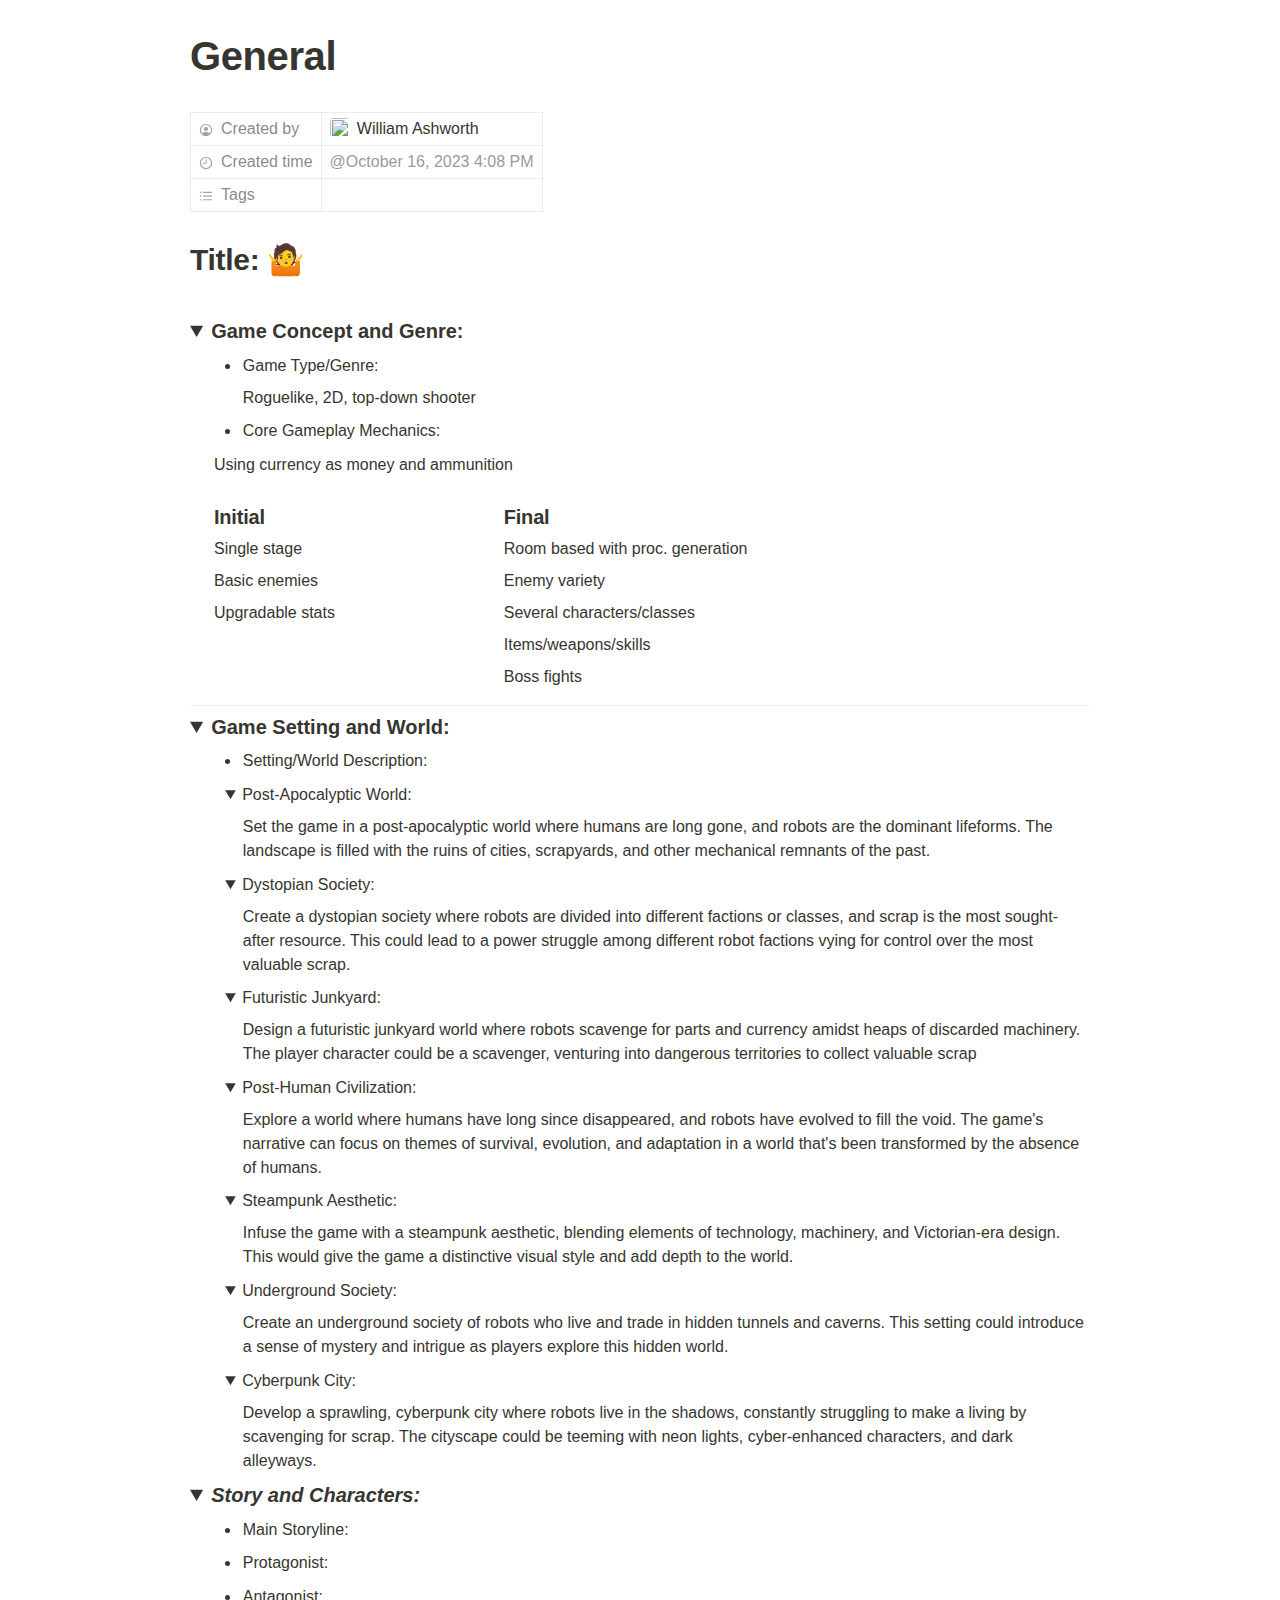
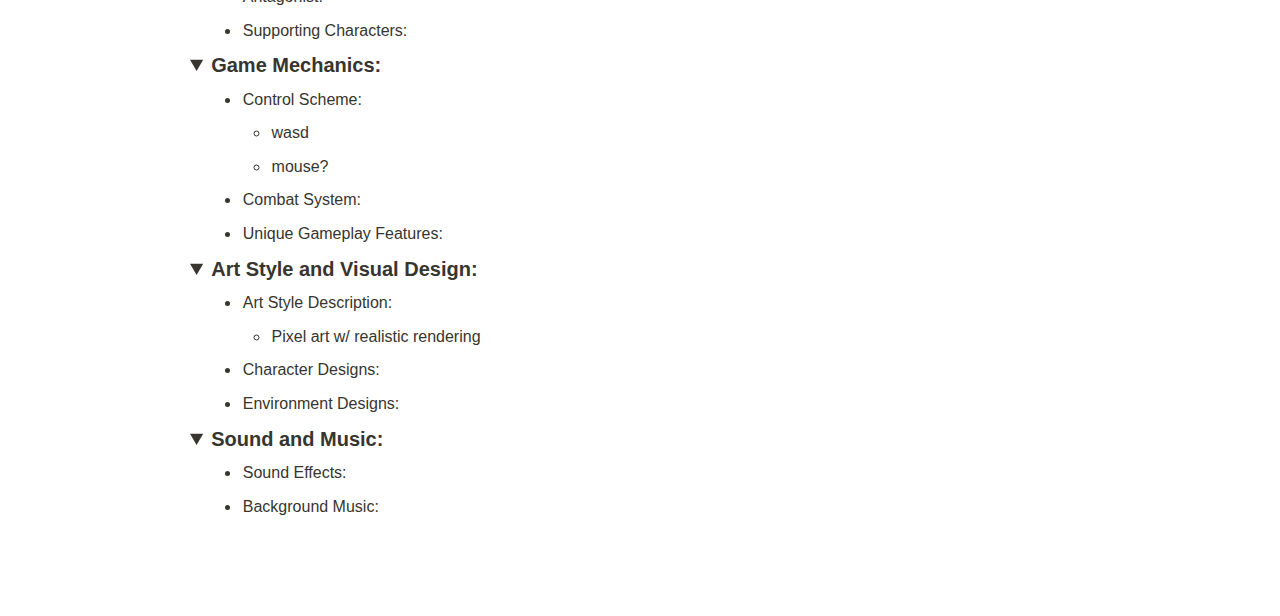
==== docs/robot_game.html @ 441d6327 "Rename index.html to robot_game.html" ====
<html><head><meta http-equiv="Content-Type" content="text/html; charset=utf-8"/><title>General</title><style>
/* cspell:disable-file */
/* webkit printing magic: print all background colors */
html {
	-webkit-print-color-adjust: exact;
}
* {
	box-sizing: border-box;
	-webkit-print-color-adjust: exact;
}

html,
body {
	margin: 0;
	padding: 0;
}
@media only screen {
	body {
		margin: 2em auto;
		max-width: 900px;
		color: rgb(55, 53, 47);
	}
}

body {
	line-height: 1.5;
	white-space: pre-wrap;
}

a,
a.visited {
	color: inherit;
	text-decoration: underline;
}

.pdf-relative-link-path {
	font-size: 80%;
	color: #444;
}

h1,
h2,
h3 {
	letter-spacing: -0.01em;
	line-height: 1.2;
	font-weight: 600;
	margin-bottom: 0;
}

.page-title {
	font-size: 2.5rem;
	font-weight: 700;
	margin-top: 0;
	margin-bottom: 0.75em;
}

h1 {
	font-size: 1.875rem;
	margin-top: 1.875rem;
}

h2 {
	font-size: 1.5rem;
	margin-top: 1.5rem;
}

h3 {
	font-size: 1.25rem;
	margin-top: 1.25rem;
}

.source {
	border: 1px solid #ddd;
	border-radius: 3px;
	padding: 1.5em;
	word-break: break-all;
}

.callout {
	border-radius: 3px;
	padding: 1rem;
}

figure {
	margin: 1.25em 0;
	page-break-inside: avoid;
}

figcaption {
	opacity: 0.5;
	font-size: 85%;
	margin-top: 0.5em;
}

mark {
	background-color: transparent;
}

.indented {
	padding-left: 1.5em;
}

hr {
	background: transparent;
	display: block;
	width: 100%;
	height: 1px;
	visibility: visible;
	border: none;
	border-bottom: 1px solid rgba(55, 53, 47, 0.09);
}

img {
	max-width: 100%;
}

@media only print {
	img {
		max-height: 100vh;
		object-fit: contain;
	}
}

@page {
	margin: 1in;
}

.collection-content {
	font-size: 0.875rem;
}

.column-list {
	display: flex;
	justify-content: space-between;
}

.column {
	padding: 0 1em;
}

.column:first-child {
	padding-left: 0;
}

.column:last-child {
	padding-right: 0;
}

.table_of_contents-item {
	display: block;
	font-size: 0.875rem;
	line-height: 1.3;
	padding: 0.125rem;
}

.table_of_contents-indent-1 {
	margin-left: 1.5rem;
}

.table_of_contents-indent-2 {
	margin-left: 3rem;
}

.table_of_contents-indent-3 {
	margin-left: 4.5rem;
}

.table_of_contents-link {
	text-decoration: none;
	opacity: 0.7;
	border-bottom: 1px solid rgba(55, 53, 47, 0.18);
}

table,
th,
td {
	border: 1px solid rgba(55, 53, 47, 0.09);
	border-collapse: collapse;
}

table {
	border-left: none;
	border-right: none;
}

th,
td {
	font-weight: normal;
	padding: 0.25em 0.5em;
	line-height: 1.5;
	min-height: 1.5em;
	text-align: left;
}

th {
	color: rgba(55, 53, 47, 0.6);
}

ol,
ul {
	margin: 0;
	margin-block-start: 0.6em;
	margin-block-end: 0.6em;
}

li > ol:first-child,
li > ul:first-child {
	margin-block-start: 0.6em;
}

ul > li {
	list-style: disc;
}

ul.to-do-list {
	padding-inline-start: 0;
}

ul.to-do-list > li {
	list-style: none;
}

.to-do-children-checked {
	text-decoration: line-through;
	opacity: 0.375;
}

ul.toggle > li {
	list-style: none;
}

ul {
	padding-inline-start: 1.7em;
}

ul > li {
	padding-left: 0.1em;
}

ol {
	padding-inline-start: 1.6em;
}

ol > li {
	padding-left: 0.2em;
}

.mono ol {
	padding-inline-start: 2em;
}

.mono ol > li {
	text-indent: -0.4em;
}

.toggle {
	padding-inline-start: 0em;
	list-style-type: none;
}

/* Indent toggle children */
.toggle > li > details {
	padding-left: 1.7em;
}

.toggle > li > details > summary {
	margin-left: -1.1em;
}

.selected-value {
	display: inline-block;
	padding: 0 0.5em;
	background: rgba(206, 205, 202, 0.5);
	border-radius: 3px;
	margin-right: 0.5em;
	margin-top: 0.3em;
	margin-bottom: 0.3em;
	white-space: nowrap;
}

.collection-title {
	display: inline-block;
	margin-right: 1em;
}

.page-description {
    margin-bottom: 2em;
}

.simple-table {
	margin-top: 1em;
	font-size: 0.875rem;
	empty-cells: show;
}
.simple-table td {
	height: 29px;
	min-width: 120px;
}

.simple-table th {
	height: 29px;
	min-width: 120px;
}

.simple-table-header-color {
	background: rgb(247, 246, 243);
	color: black;
}
.simple-table-header {
	font-weight: 500;
}

time {
	opacity: 0.5;
}

.icon {
	display: inline-block;
	max-width: 1.2em;
	max-height: 1.2em;
	text-decoration: none;
	vertical-align: text-bottom;
	margin-right: 0.5em;
}

img.icon {
	border-radius: 3px;
}

.user-icon {
	width: 1.5em;
	height: 1.5em;
	border-radius: 100%;
	margin-right: 0.5rem;
}

.user-icon-inner {
	font-size: 0.8em;
}

.text-icon {
	border: 1px solid #000;
	text-align: center;
}

.page-cover-image {
	display: block;
	object-fit: cover;
	width: 100%;
	max-height: 30vh;
}

.page-header-icon {
	font-size: 3rem;
	margin-bottom: 1rem;
}

.page-header-icon-with-cover {
	margin-top: -0.72em;
	margin-left: 0.07em;
}

.page-header-icon img {
	border-radius: 3px;
}

.link-to-page {
	margin: 1em 0;
	padding: 0;
	border: none;
	font-weight: 500;
}

p > .user {
	opacity: 0.5;
}

td > .user,
td > time {
	white-space: nowrap;
}

input[type="checkbox"] {
	transform: scale(1.5);
	margin-right: 0.6em;
	vertical-align: middle;
}

p {
	margin-top: 0.5em;
	margin-bottom: 0.5em;
}

.image {
	border: none;
	margin: 1.5em 0;
	padding: 0;
	border-radius: 0;
	text-align: center;
}

.code,
code {
	background: rgba(135, 131, 120, 0.15);
	border-radius: 3px;
	padding: 0.2em 0.4em;
	border-radius: 3px;
	font-size: 85%;
	tab-size: 2;
}

code {
	color: #eb5757;
}

.code {
	padding: 1.5em 1em;
}

.code-wrap {
	white-space: pre-wrap;
	word-break: break-all;
}

.code > code {
	background: none;
	padding: 0;
	font-size: 100%;
	color: inherit;
}

blockquote {
	font-size: 1.25em;
	margin: 1em 0;
	padding-left: 1em;
	border-left: 3px solid rgb(55, 53, 47);
}

.bookmark {
	text-decoration: none;
	max-height: 8em;
	padding: 0;
	display: flex;
	width: 100%;
	align-items: stretch;
}

.bookmark-title {
	font-size: 0.85em;
	overflow: hidden;
	text-overflow: ellipsis;
	height: 1.75em;
	white-space: nowrap;
}

.bookmark-text {
	display: flex;
	flex-direction: column;
}

.bookmark-info {
	flex: 4 1 180px;
	padding: 12px 14px 14px;
	display: flex;
	flex-direction: column;
	justify-content: space-between;
}

.bookmark-image {
	width: 33%;
	flex: 1 1 180px;
	display: block;
	position: relative;
	object-fit: cover;
	border-radius: 1px;
}

.bookmark-description {
	color: rgba(55, 53, 47, 0.6);
	font-size: 0.75em;
	overflow: hidden;
	max-height: 4.5em;
	word-break: break-word;
}

.bookmark-href {
	font-size: 0.75em;
	margin-top: 0.25em;
}

.sans { font-family: ui-sans-serif, -apple-system, BlinkMacSystemFont, "Segoe UI", Helvetica, "Apple Color Emoji", Arial, sans-serif, "Segoe UI Emoji", "Segoe UI Symbol"; }
.code { font-family: "SFMono-Regular", Menlo, Consolas, "PT Mono", "Liberation Mono", Courier, monospace; }
.serif { font-family: Lyon-Text, Georgia, ui-serif, serif; }
.mono { font-family: iawriter-mono, Nitti, Menlo, Courier, monospace; }
.pdf .sans { font-family: Inter, ui-sans-serif, -apple-system, BlinkMacSystemFont, "Segoe UI", Helvetica, "Apple Color Emoji", Arial, sans-serif, "Segoe UI Emoji", "Segoe UI Symbol", 'Twemoji', 'Noto Color Emoji', 'Noto Sans CJK JP'; }
.pdf:lang(zh-CN) .sans { font-family: Inter, ui-sans-serif, -apple-system, BlinkMacSystemFont, "Segoe UI", Helvetica, "Apple Color Emoji", Arial, sans-serif, "Segoe UI Emoji", "Segoe UI Symbol", 'Twemoji', 'Noto Color Emoji', 'Noto Sans CJK SC'; }
.pdf:lang(zh-TW) .sans { font-family: Inter, ui-sans-serif, -apple-system, BlinkMacSystemFont, "Segoe UI", Helvetica, "Apple Color Emoji", Arial, sans-serif, "Segoe UI Emoji", "Segoe UI Symbol", 'Twemoji', 'Noto Color Emoji', 'Noto Sans CJK TC'; }
.pdf:lang(ko-KR) .sans { font-family: Inter, ui-sans-serif, -apple-system, BlinkMacSystemFont, "Segoe UI", Helvetica, "Apple Color Emoji", Arial, sans-serif, "Segoe UI Emoji", "Segoe UI Symbol", 'Twemoji', 'Noto Color Emoji', 'Noto Sans CJK KR'; }
.pdf .code { font-family: Source Code Pro, "SFMono-Regular", Menlo, Consolas, "PT Mono", "Liberation Mono", Courier, monospace, 'Twemoji', 'Noto Color Emoji', 'Noto Sans Mono CJK JP'; }
.pdf:lang(zh-CN) .code { font-family: Source Code Pro, "SFMono-Regular", Menlo, Consolas, "PT Mono", "Liberation Mono", Courier, monospace, 'Twemoji', 'Noto Color Emoji', 'Noto Sans Mono CJK SC'; }
.pdf:lang(zh-TW) .code { font-family: Source Code Pro, "SFMono-Regular", Menlo, Consolas, "PT Mono", "Liberation Mono", Courier, monospace, 'Twemoji', 'Noto Color Emoji', 'Noto Sans Mono CJK TC'; }
.pdf:lang(ko-KR) .code { font-family: Source Code Pro, "SFMono-Regular", Menlo, Consolas, "PT Mono", "Liberation Mono", Courier, monospace, 'Twemoji', 'Noto Color Emoji', 'Noto Sans Mono CJK KR'; }
.pdf .serif { font-family: PT Serif, Lyon-Text, Georgia, ui-serif, serif, 'Twemoji', 'Noto Color Emoji', 'Noto Serif CJK JP'; }
.pdf:lang(zh-CN) .serif { font-family: PT Serif, Lyon-Text, Georgia, ui-serif, serif, 'Twemoji', 'Noto Color Emoji', 'Noto Serif CJK SC'; }
.pdf:lang(zh-TW) .serif { font-family: PT Serif, Lyon-Text, Georgia, ui-serif, serif, 'Twemoji', 'Noto Color Emoji', 'Noto Serif CJK TC'; }
.pdf:lang(ko-KR) .serif { font-family: PT Serif, Lyon-Text, Georgia, ui-serif, serif, 'Twemoji', 'Noto Color Emoji', 'Noto Serif CJK KR'; }
.pdf .mono { font-family: PT Mono, iawriter-mono, Nitti, Menlo, Courier, monospace, 'Twemoji', 'Noto Color Emoji', 'Noto Sans Mono CJK JP'; }
.pdf:lang(zh-CN) .mono { font-family: PT Mono, iawriter-mono, Nitti, Menlo, Courier, monospace, 'Twemoji', 'Noto Color Emoji', 'Noto Sans Mono CJK SC'; }
.pdf:lang(zh-TW) .mono { font-family: PT Mono, iawriter-mono, Nitti, Menlo, Courier, monospace, 'Twemoji', 'Noto Color Emoji', 'Noto Sans Mono CJK TC'; }
.pdf:lang(ko-KR) .mono { font-family: PT Mono, iawriter-mono, Nitti, Menlo, Courier, monospace, 'Twemoji', 'Noto Color Emoji', 'Noto Sans Mono CJK KR'; }
.highlight-default {
	color: rgba(55, 53, 47, 1);
}
.highlight-gray {
	color: rgba(120, 119, 116, 1);
	fill: rgba(120, 119, 116, 1);
}
.highlight-brown {
	color: rgba(159, 107, 83, 1);
	fill: rgba(159, 107, 83, 1);
}
.highlight-orange {
	color: rgba(217, 115, 13, 1);
	fill: rgba(217, 115, 13, 1);
}
.highlight-yellow {
	color: rgba(203, 145, 47, 1);
	fill: rgba(203, 145, 47, 1);
}
.highlight-teal {
	color: rgba(68, 131, 97, 1);
	fill: rgba(68, 131, 97, 1);
}
.highlight-blue {
	color: rgba(51, 126, 169, 1);
	fill: rgba(51, 126, 169, 1);
}
.highlight-purple {
	color: rgba(144, 101, 176, 1);
	fill: rgba(144, 101, 176, 1);
}
.highlight-pink {
	color: rgba(193, 76, 138, 1);
	fill: rgba(193, 76, 138, 1);
}
.highlight-red {
	color: rgba(212, 76, 71, 1);
	fill: rgba(212, 76, 71, 1);
}
.highlight-gray_background {
	background: rgba(241, 241, 239, 1);
}
.highlight-brown_background {
	background: rgba(244, 238, 238, 1);
}
.highlight-orange_background {
	background: rgba(251, 236, 221, 1);
}
.highlight-yellow_background {
	background: rgba(251, 243, 219, 1);
}
.highlight-teal_background {
	background: rgba(237, 243, 236, 1);
}
.highlight-blue_background {
	background: rgba(231, 243, 248, 1);
}
.highlight-purple_background {
	background: rgba(244, 240, 247, 0.8);
}
.highlight-pink_background {
	background: rgba(249, 238, 243, 0.8);
}
.highlight-red_background {
	background: rgba(253, 235, 236, 1);
}
.block-color-default {
	color: inherit;
	fill: inherit;
}
.block-color-gray {
	color: rgba(120, 119, 116, 1);
	fill: rgba(120, 119, 116, 1);
}
.block-color-brown {
	color: rgba(159, 107, 83, 1);
	fill: rgba(159, 107, 83, 1);
}
.block-color-orange {
	color: rgba(217, 115, 13, 1);
	fill: rgba(217, 115, 13, 1);
}
.block-color-yellow {
	color: rgba(203, 145, 47, 1);
	fill: rgba(203, 145, 47, 1);
}
.block-color-teal {
	color: rgba(68, 131, 97, 1);
	fill: rgba(68, 131, 97, 1);
}
.block-color-blue {
	color: rgba(51, 126, 169, 1);
	fill: rgba(51, 126, 169, 1);
}
.block-color-purple {
	color: rgba(144, 101, 176, 1);
	fill: rgba(144, 101, 176, 1);
}
.block-color-pink {
	color: rgba(193, 76, 138, 1);
	fill: rgba(193, 76, 138, 1);
}
.block-color-red {
	color: rgba(212, 76, 71, 1);
	fill: rgba(212, 76, 71, 1);
}
.block-color-gray_background {
	background: rgba(241, 241, 239, 1);
}
.block-color-brown_background {
	background: rgba(244, 238, 238, 1);
}
.block-color-orange_background {
	background: rgba(251, 236, 221, 1);
}
.block-color-yellow_background {
	background: rgba(251, 243, 219, 1);
}
.block-color-teal_background {
	background: rgba(237, 243, 236, 1);
}
.block-color-blue_background {
	background: rgba(231, 243, 248, 1);
}
.block-color-purple_background {
	background: rgba(244, 240, 247, 0.8);
}
.block-color-pink_background {
	background: rgba(249, 238, 243, 0.8);
}
.block-color-red_background {
	background: rgba(253, 235, 236, 1);
}
.select-value-color-interactiveBlue { background-color: rgba(35, 131, 226, .07); }
.select-value-color-pink { background-color: rgba(245, 224, 233, 1); }
.select-value-color-purple { background-color: rgba(232, 222, 238, 1); }
.select-value-color-green { background-color: rgba(219, 237, 219, 1); }
.select-value-color-gray { background-color: rgba(227, 226, 224, 1); }
.select-value-color-translucentGray { background-color: rgba(255, 255, 255, 0.0375); }
.select-value-color-orange { background-color: rgba(250, 222, 201, 1); }
.select-value-color-brown { background-color: rgba(238, 224, 218, 1); }
.select-value-color-red { background-color: rgba(255, 226, 221, 1); }
.select-value-color-yellow { background-color: rgba(253, 236, 200, 1); }
.select-value-color-blue { background-color: rgba(211, 229, 239, 1); }
.select-value-color-pageGlass { background-color: undefined; }
.select-value-color-washGlass { background-color: undefined; }

.checkbox {
	display: inline-flex;
	vertical-align: text-bottom;
	width: 16;
	height: 16;
	background-size: 16px;
	margin-left: 2px;
	margin-right: 5px;
}

.checkbox-on {
	background-image: url("data:image/svg+xml;charset=UTF-8,%3Csvg%20width%3D%2216%22%20height%3D%2216%22%20viewBox%3D%220%200%2016%2016%22%20fill%3D%22none%22%20xmlns%3D%22http%3A%2F%2Fwww.w3.org%2F2000%2Fsvg%22%3E%0A%3Crect%20width%3D%2216%22%20height%3D%2216%22%20fill%3D%22%2358A9D7%22%2F%3E%0A%3Cpath%20d%3D%22M6.71429%2012.2852L14%204.9995L12.7143%203.71436L6.71429%209.71378L3.28571%206.2831L2%207.57092L6.71429%2012.2852Z%22%20fill%3D%22white%22%2F%3E%0A%3C%2Fsvg%3E");
}

.checkbox-off {
	background-image: url("data:image/svg+xml;charset=UTF-8,%3Csvg%20width%3D%2216%22%20height%3D%2216%22%20viewBox%3D%220%200%2016%2016%22%20fill%3D%22none%22%20xmlns%3D%22http%3A%2F%2Fwww.w3.org%2F2000%2Fsvg%22%3E%0A%3Crect%20x%3D%220.75%22%20y%3D%220.75%22%20width%3D%2214.5%22%20height%3D%2214.5%22%20fill%3D%22white%22%20stroke%3D%22%2336352F%22%20stroke-width%3D%221.5%22%2F%3E%0A%3C%2Fsvg%3E");
}
	
</style></head><body><article id="d0b4df71-203f-4402-b953-d3df62a3c8fc" class="page sans"><header><h1 class="page-title">General</h1><p class="page-description"></p><table class="properties"><tbody><tr class="property-row property-row-created_by"><th><span class="icon property-icon"><svg role="graphics-symbol" viewBox="0 0 16 16" style="width:14px;height:14px;display:block;fill:rgba(55, 53, 47, 0.45);flex-shrink:0" class="typesCreatedBy"><path d="M8 15.126C11.8623 15.126 15.0615 11.9336 15.0615 8.06445C15.0615 4.20215 11.8623 1.00293 7.99316 1.00293C4.13086 1.00293 0.938477 4.20215 0.938477 8.06445C0.938477 11.9336 4.1377 15.126 8 15.126ZM8 10.4229C6.05176 10.4229 4.54785 11.1133 3.83008 11.9131C2.90039 10.9082 2.33301 9.55469 2.33301 8.06445C2.33301 4.91992 4.84863 2.39746 7.99316 2.39746C11.1377 2.39746 13.6738 4.91992 13.6738 8.06445C13.6738 9.55469 13.1064 10.9082 12.1699 11.9131C11.4521 11.1133 9.94824 10.4229 8 10.4229ZM8 9.30176C9.32617 9.30859 10.3516 8.18066 10.3516 6.71094C10.3516 5.33008 9.31934 4.18164 8 4.18164C6.6875 4.18164 5.6416 5.33008 5.64844 6.71094C5.65527 8.18066 6.68066 9.28809 8 9.30176Z"></path></svg></span>Created by</th><td><span class="user"><img src="https://lh3.googleusercontent.com/a/ACg8ocIvpEKJ69Y_D7qK-OxARsaitY362k78QfEHB5NFd9fhYQ=s100" class="icon user-icon"/>William Ashworth</span></td></tr><tr class="property-row property-row-created_time"><th><span class="icon property-icon"><svg role="graphics-symbol" viewBox="0 0 16 16" style="width:14px;height:14px;display:block;fill:rgba(55, 53, 47, 0.45);flex-shrink:0" class="typesCreatedAt"><path d="M8 15.126C11.8623 15.126 15.0615 11.9336 15.0615 8.06445C15.0615 4.20215 11.8623 1.00293 7.99316 1.00293C4.13086 1.00293 0.938477 4.20215 0.938477 8.06445C0.938477 11.9336 4.1377 15.126 8 15.126ZM8 13.7383C4.85547 13.7383 2.33301 11.209 2.33301 8.06445C2.33301 4.91992 4.84863 2.39746 7.99316 2.39746C11.1377 2.39746 13.6738 4.91992 13.6738 8.06445C13.6738 11.209 11.1445 13.7383 8 13.7383ZM4.54102 8.91211H7.99316C8.30078 8.91211 8.54004 8.67285 8.54004 8.37207V3.8877C8.54004 3.58691 8.30078 3.34766 7.99316 3.34766C7.69238 3.34766 7.45312 3.58691 7.45312 3.8877V7.83203H4.54102C4.2334 7.83203 4.00098 8.06445 4.00098 8.37207C4.00098 8.67285 4.2334 8.91211 4.54102 8.91211Z"></path></svg></span>Created time</th><td><time>@October 16, 2023 4:08 PM</time></td></tr><tr class="property-row property-row-multi_select"><th><span class="icon property-icon"><svg role="graphics-symbol" viewBox="0 0 16 16" style="width:14px;height:14px;display:block;fill:rgba(55, 53, 47, 0.45);flex-shrink:0" class="typesMultipleSelect"><path d="M1.91602 4.83789C2.44238 4.83789 2.87305 4.40723 2.87305 3.87402C2.87305 3.34766 2.44238 2.91699 1.91602 2.91699C1.38281 2.91699 0.952148 3.34766 0.952148 3.87402C0.952148 4.40723 1.38281 4.83789 1.91602 4.83789ZM5.1084 4.52344H14.3984C14.7607 4.52344 15.0479 4.23633 15.0479 3.87402C15.0479 3.51172 14.7607 3.22461 14.3984 3.22461H5.1084C4.74609 3.22461 4.45898 3.51172 4.45898 3.87402C4.45898 4.23633 4.74609 4.52344 5.1084 4.52344ZM1.91602 9.03516C2.44238 9.03516 2.87305 8.60449 2.87305 8.07129C2.87305 7.54492 2.44238 7.11426 1.91602 7.11426C1.38281 7.11426 0.952148 7.54492 0.952148 8.07129C0.952148 8.60449 1.38281 9.03516 1.91602 9.03516ZM5.1084 8.7207H14.3984C14.7607 8.7207 15.0479 8.43359 15.0479 8.07129C15.0479 7.70898 14.7607 7.42188 14.3984 7.42188H5.1084C4.74609 7.42188 4.45898 7.70898 4.45898 8.07129C4.45898 8.43359 4.74609 8.7207 5.1084 8.7207ZM1.91602 13.2324C2.44238 13.2324 2.87305 12.8018 2.87305 12.2686C2.87305 11.7422 2.44238 11.3115 1.91602 11.3115C1.38281 11.3115 0.952148 11.7422 0.952148 12.2686C0.952148 12.8018 1.38281 13.2324 1.91602 13.2324ZM5.1084 12.918H14.3984C14.7607 12.918 15.0479 12.6309 15.0479 12.2686C15.0479 11.9062 14.7607 11.6191 14.3984 11.6191H5.1084C4.74609 11.6191 4.45898 11.9062 4.45898 12.2686C4.45898 12.6309 4.74609 12.918 5.1084 12.918Z"></path></svg></span>Tags</th><td></td></tr></tbody></table></header><div class="page-body"><h1 id="d041a76a-bcc1-4251-b5ad-d03fd7471208" class="">Title: 🤷</h1><p id="4f5b0969-0612-4586-b8ec-c8ee8eaa20ce" class="">
</p><details open=""><summary style="font-weight:600;font-size:1.25em;line-height:1.3;margin:0"><strong>Game Concept and Genre</strong>:</summary><div class="indented"><ul id="24944fda-dd87-4131-9711-6539ab03d346" class="bulleted-list"><li style="list-style-type:disc">Game Type/Genre: <p id="ffbf49db-1c7f-4ff4-b36e-e238a83d3b00" class="">Roguelike, 2D, top-down shooter</p></li></ul><ul id="4c53c43e-175f-4367-a4c4-db1e71cb3be5" class="bulleted-list"><li style="list-style-type:disc">Core Gameplay Mechanics: </li></ul><p id="0a261809-bad4-40e1-b319-e783fcfc7643" class="">Using currency as money and ammunition</p><div id="bf951e4e-6735-4916-a981-dc8e5aa4f36c" class="column-list"><div id="e3dbf10f-f501-490c-90c0-de86ca1f5232" style="width:31.25%" class="column"><h3 id="d4af7643-c099-45e4-88ad-65fceebb4a91" class="">Initial</h3><p id="73170d29-d694-4e01-92d6-efc32d5cd181" class="">Single stage</p><p id="a3802f2d-f5de-4ece-a013-32e5684ef9e4" class="">Basic enemies</p><p id="a37940f9-587a-425e-8186-961ca296b913" class="">Upgradable stats</p></div><div id="a410b0d7-537a-4f46-86fb-b86231d7ee80" style="width:68.75%" class="column"><h3 id="3382f11d-1338-48de-8e56-d98b536125a1" class=""><mark class="highlight-default">Final</mark></h3><p id="9fd7ecfd-5bd3-4da2-a682-22aee31c4db9" class="">Room based with proc. generation</p><p id="12d89599-9a9a-4fae-8b0c-92364507cffc" class="">Enemy variety</p><p id="5910ac21-847c-451b-a86b-ce83b61b5278" class="">Several characters/classes</p><p id="fa4f6d62-cb0a-418f-ac2b-df6fe32223e9" class="">Items/weapons/skills</p><p id="c4bdb5df-2ea1-49c5-baf8-c927bec7a7db" class="">Boss fights</p></div></div></div></details><hr id="24f02005-ae55-4b89-93a3-b0d8713682b1"/><details open=""><summary style="font-weight:600;font-size:1.25em;line-height:1.3;margin:0"><strong>Game Setting and World</strong>:</summary><div class="indented"><ul id="1eb93eff-d63c-4861-bfdb-58b025ff02cb" class="bulleted-list"><li style="list-style-type:disc">Setting/World Description: </li></ul><ul id="f2e85457-f851-41fa-8409-0829f4f98811" class="toggle"><li><details open=""><summary>Post-Apocalyptic World:</summary><p id="8ea34e7b-02d7-425b-ad63-b8efc3b16f27" class="">Set the game in a post-apocalyptic world where humans are long gone, and robots are the dominant lifeforms. The landscape is filled with the ruins of cities, scrapyards, and other mechanical remnants of the past.</p></details></li></ul><ul id="b6f6f4b6-06a2-4c40-8a4a-eb0c69fc2c87" class="toggle"><li><details open=""><summary>Dystopian Society:</summary><p id="aa55b710-30e5-432f-a169-642b54b536a3" class="">Create a dystopian society where robots are divided into different factions or classes, and scrap is the most sought-after resource. This could lead to a power struggle among different robot factions vying for control over the most valuable scrap.</p></details></li></ul><ul id="3317f8c8-27e0-48f9-92a9-5fd32c28f6c1" class="toggle"><li><details open=""><summary>Futuristic Junkyard:</summary><p id="c73c350c-02cc-489b-91e2-2757b4b78b94" class="">Design a futuristic junkyard world where robots scavenge for parts and currency amidst heaps of discarded machinery. The player character could be a scavenger, venturing into dangerous territories to collect valuable scrap</p></details></li></ul><ul id="9d71c1d1-3bab-47ad-a932-64ba48a57418" class="toggle"><li><details open=""><summary>Post-Human Civilization:</summary><p id="0cb0ce2c-3140-448c-a900-f944006c3537" class="">Explore a world where humans have long since disappeared, and robots have evolved to fill the void. The game&#x27;s narrative can focus on themes of survival, evolution, and adaptation in a world that&#x27;s been transformed by the absence of humans.</p></details></li></ul><ul id="7c3e8c17-f3ff-43f3-9df5-24b3577c8676" class="toggle"><li><details open=""><summary>Steampunk Aesthetic:</summary><p id="447336ff-fb78-45ef-ae0f-702cc92610ed" class="">Infuse the game with a steampunk aesthetic, blending elements of technology, machinery, and Victorian-era design. This would give the game a distinctive visual style and add depth to the world.</p></details></li></ul><ul id="f27d620d-17cc-4d3e-bff7-f90bee8d4142" class="toggle"><li><details open=""><summary>Underground Society:</summary><p id="00397899-3294-482b-a25d-496b0efff2ab" class="">Create an underground society of robots who live and trade in hidden tunnels and caverns. This setting could introduce a sense of mystery and intrigue as players explore this hidden world.</p></details></li></ul><ul id="30db0625-ca21-4af6-bd5e-3bab0ede8202" class="toggle"><li><details open=""><summary>Cyberpunk City:</summary><p id="5e9639fd-6527-485a-b336-541f6437aabf" class="">Develop a sprawling, cyberpunk city where robots live in the shadows, constantly struggling to make a living by scavenging for scrap. The cityscape could be teeming with neon lights, cyber-enhanced characters, and dark alleyways.</p></details></li></ul></div></details><details open=""><summary style="font-weight:600;font-size:1.25em;line-height:1.3;margin:0"><em><strong>Story and Characters</strong></em><em>:</em></summary><div class="indented"><ul id="1e6d5394-1707-4872-a89d-d7472544b451" class="bulleted-list"><li style="list-style-type:disc">Main Storyline:</li></ul><ul id="d39a9573-ccf1-4e02-a7c4-25a990ed155e" class="bulleted-list"><li style="list-style-type:disc">Protagonist:</li></ul><ul id="e05aa409-e4e7-42c8-92ec-25b0ba883feb" class="bulleted-list"><li style="list-style-type:disc">Antagonist:</li></ul><ul id="1ca1f65e-2aee-4cd1-8aeb-c53315797c1b" class="bulleted-list"><li style="list-style-type:disc">Supporting Characters:</li></ul></div></details><details open=""><summary style="font-weight:600;font-size:1.25em;line-height:1.3;margin:0"><strong>Game Mechanics</strong>:</summary><div class="indented"><ul id="50d61fde-0b21-4929-8acd-25203b772ef4" class="bulleted-list"><li style="list-style-type:disc">Control Scheme:<ul id="3383b08c-57db-4422-927d-8089348898a8" class="bulleted-list"><li style="list-style-type:circle">wasd</li></ul><ul id="ad1270b3-858d-4569-9683-39f6f6691669" class="bulleted-list"><li style="list-style-type:circle">mouse?</li></ul></li></ul><ul id="09b96ee1-f671-4b38-a282-2eb91e01552a" class="bulleted-list"><li style="list-style-type:disc">Combat System:</li></ul><ul id="d272fea2-1f45-4bfb-8705-0b879edd346c" class="bulleted-list"><li style="list-style-type:disc">Unique Gameplay Features:</li></ul></div></details><details open=""><summary style="font-weight:600;font-size:1.25em;line-height:1.3;margin:0"><strong>Art Style and Visual Design</strong>:</summary><div class="indented"><ul id="e5dfb90e-30c0-44d3-a14d-a5bf545c8889" class="bulleted-list"><li style="list-style-type:disc">Art Style Description:<ul id="b17641db-de3e-46db-bd6a-54e26360b921" class="bulleted-list"><li style="list-style-type:circle">Pixel art w/ realistic rendering</li></ul></li></ul><ul id="eefc092b-2efb-4c9c-b9ec-3f57897c9022" class="bulleted-list"><li style="list-style-type:disc">Character Designs:</li></ul><ul id="5b688de8-3096-4781-97d9-85785bd38340" class="bulleted-list"><li style="list-style-type:disc">Environment Designs:</li></ul></div></details><details open=""><summary style="font-weight:600;font-size:1.25em;line-height:1.3;margin:0"><strong>Sound and Music</strong>:</summary><div class="indented"><ul id="e5f4c86b-7de5-47a2-b515-8f4a223bce0a" class="bulleted-list"><li style="list-style-type:disc">Sound Effects:</li></ul><ul id="15e1edcd-af16-4aca-a71f-40c0f39773ef" class="bulleted-list"><li style="list-style-type:disc">Background Music:</li></ul><p id="d49b7a1d-4aa1-421d-9f7c-dfd67bdbda23" class="">
</p></div></details></div></article><span class="sans" style="font-size:14px;padding-top:2em"></span></body></html>
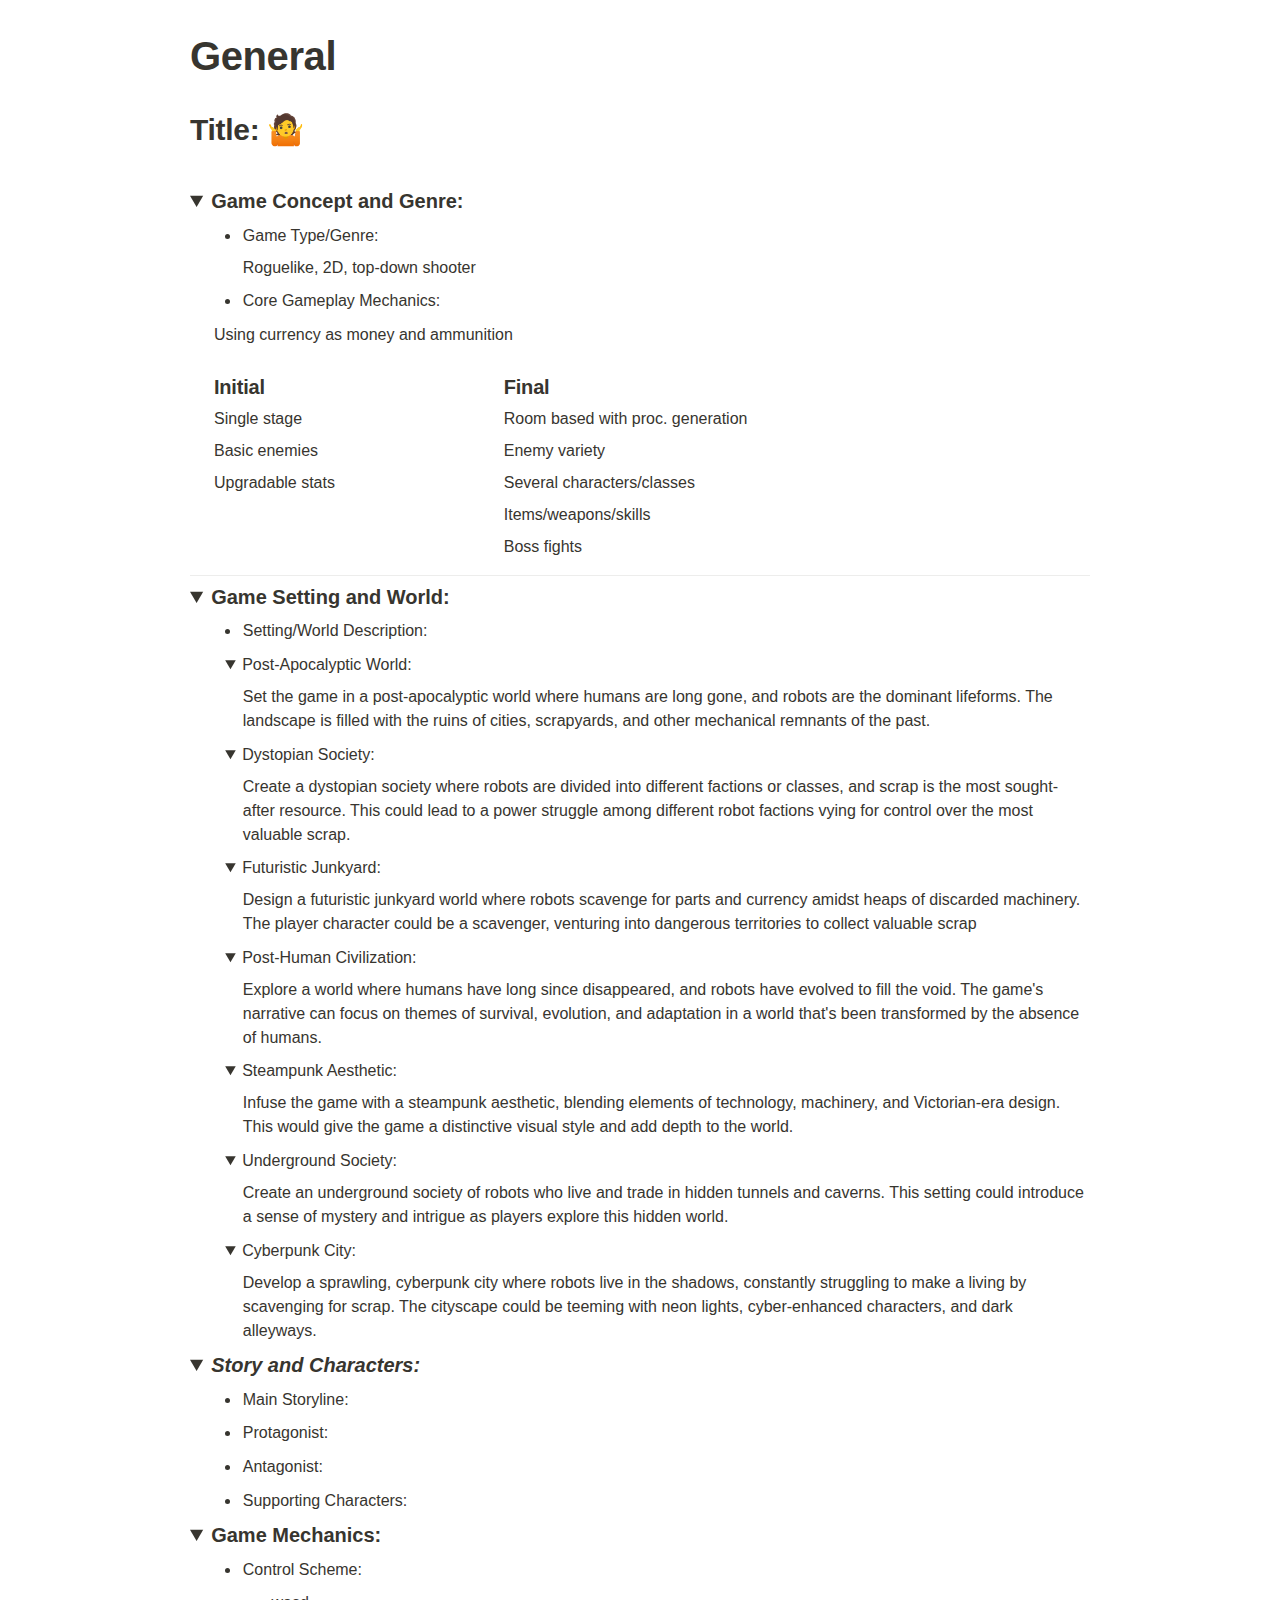
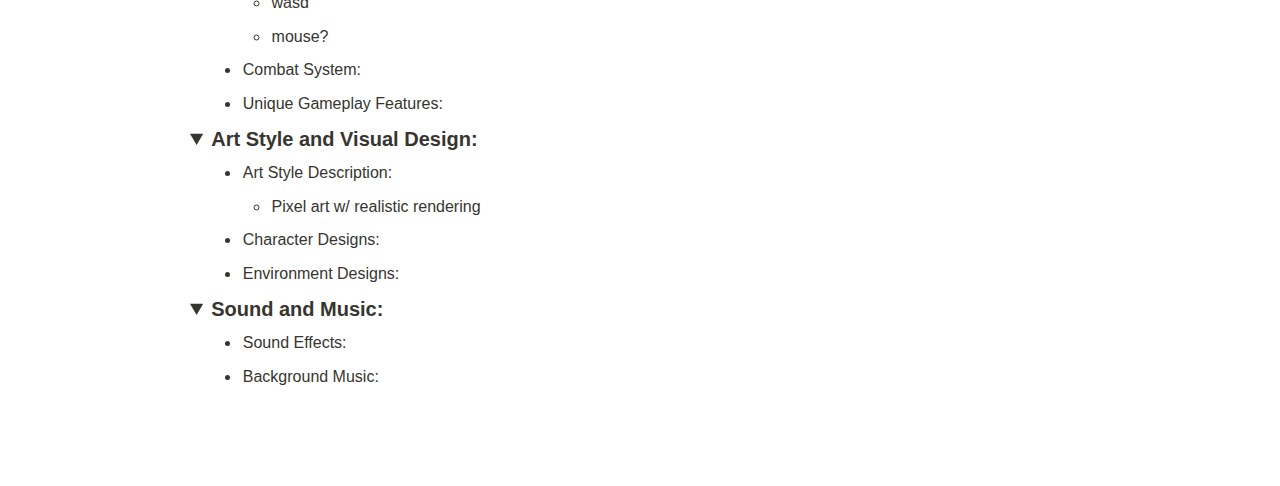
==== commit 2df3f98d: "Update robot_game.html" ====
--- a/docs/robot_game.html
+++ b/docs/robot_game.html
@@ -673,6 +673,6 @@
 	background-image: url("data:image/svg+xml;charset=UTF-8,%3Csvg%20width%3D%2216%22%20height%3D%2216%22%20viewBox%3D%220%200%2016%2016%22%20fill%3D%22none%22%20xmlns%3D%22http%3A%2F%2Fwww.w3.org%2F2000%2Fsvg%22%3E%0A%3Crect%20x%3D%220.75%22%20y%3D%220.75%22%20width%3D%2214.5%22%20height%3D%2214.5%22%20fill%3D%22white%22%20stroke%3D%22%2336352F%22%20stroke-width%3D%221.5%22%2F%3E%0A%3C%2Fsvg%3E");
 }
 	
-</style></head><body><article id="d0b4df71-203f-4402-b953-d3df62a3c8fc" class="page sans"><header><h1 class="page-title">General</h1><p class="page-description"></p><table class="properties"><tbody><tr class="property-row property-row-created_by"><th><span class="icon property-icon"><svg role="graphics-symbol" viewBox="0 0 16 16" style="width:14px;height:14px;display:block;fill:rgba(55, 53, 47, 0.45);flex-shrink:0" class="typesCreatedBy"><path d="M8 15.126C11.8623 15.126 15.0615 11.9336 15.0615 8.06445C15.0615 4.20215 11.8623 1.00293 7.99316 1.00293C4.13086 1.00293 0.938477 4.20215 0.938477 8.06445C0.938477 11.9336 4.1377 15.126 8 15.126ZM8 10.4229C6.05176 10.4229 4.54785 11.1133 3.83008 11.9131C2.90039 10.9082 2.33301 9.55469 2.33301 8.06445C2.33301 4.91992 4.84863 2.39746 7.99316 2.39746C11.1377 2.39746 13.6738 4.91992 13.6738 8.06445C13.6738 9.55469 13.1064 10.9082 12.1699 11.9131C11.4521 11.1133 9.94824 10.4229 8 10.4229ZM8 9.30176C9.32617 9.30859 10.3516 8.18066 10.3516 6.71094C10.3516 5.33008 9.31934 4.18164 8 4.18164C6.6875 4.18164 5.6416 5.33008 5.64844 6.71094C5.65527 8.18066 6.68066 9.28809 8 9.30176Z"></path></svg></span>Created by</th><td><span class="user"><img src="https://lh3.googleusercontent.com/a/ACg8ocIvpEKJ69Y_D7qK-OxARsaitY362k78QfEHB5NFd9fhYQ=s100" class="icon user-icon"/>William Ashworth</span></td></tr><tr class="property-row property-row-created_time"><th><span class="icon property-icon"><svg role="graphics-symbol" viewBox="0 0 16 16" style="width:14px;height:14px;display:block;fill:rgba(55, 53, 47, 0.45);flex-shrink:0" class="typesCreatedAt"><path d="M8 15.126C11.8623 15.126 15.0615 11.9336 15.0615 8.06445C15.0615 4.20215 11.8623 1.00293 7.99316 1.00293C4.13086 1.00293 0.938477 4.20215 0.938477 8.06445C0.938477 11.9336 4.1377 15.126 8 15.126ZM8 13.7383C4.85547 13.7383 2.33301 11.209 2.33301 8.06445C2.33301 4.91992 4.84863 2.39746 7.99316 2.39746C11.1377 2.39746 13.6738 4.91992 13.6738 8.06445C13.6738 11.209 11.1445 13.7383 8 13.7383ZM4.54102 8.91211H7.99316C8.30078 8.91211 8.54004 8.67285 8.54004 8.37207V3.8877C8.54004 3.58691 8.30078 3.34766 7.99316 3.34766C7.69238 3.34766 7.45312 3.58691 7.45312 3.8877V7.83203H4.54102C4.2334 7.83203 4.00098 8.06445 4.00098 8.37207C4.00098 8.67285 4.2334 8.91211 4.54102 8.91211Z"></path></svg></span>Created time</th><td><time>@October 16, 2023 4:08 PM</time></td></tr><tr class="property-row property-row-multi_select"><th><span class="icon property-icon"><svg role="graphics-symbol" viewBox="0 0 16 16" style="width:14px;height:14px;display:block;fill:rgba(55, 53, 47, 0.45);flex-shrink:0" class="typesMultipleSelect"><path d="M1.91602 4.83789C2.44238 4.83789 2.87305 4.40723 2.87305 3.87402C2.87305 3.34766 2.44238 2.91699 1.91602 2.91699C1.38281 2.91699 0.952148 3.34766 0.952148 3.87402C0.952148 4.40723 1.38281 4.83789 1.91602 4.83789ZM5.1084 4.52344H14.3984C14.7607 4.52344 15.0479 4.23633 15.0479 3.87402C15.0479 3.51172 14.7607 3.22461 14.3984 3.22461H5.1084C4.74609 3.22461 4.45898 3.51172 4.45898 3.87402C4.45898 4.23633 4.74609 4.52344 5.1084 4.52344ZM1.91602 9.03516C2.44238 9.03516 2.87305 8.60449 2.87305 8.07129C2.87305 7.54492 2.44238 7.11426 1.91602 7.11426C1.38281 7.11426 0.952148 7.54492 0.952148 8.07129C0.952148 8.60449 1.38281 9.03516 1.91602 9.03516ZM5.1084 8.7207H14.3984C14.7607 8.7207 15.0479 8.43359 15.0479 8.07129C15.0479 7.70898 14.7607 7.42188 14.3984 7.42188H5.1084C4.74609 7.42188 4.45898 7.70898 4.45898 8.07129C4.45898 8.43359 4.74609 8.7207 5.1084 8.7207ZM1.91602 13.2324C2.44238 13.2324 2.87305 12.8018 2.87305 12.2686C2.87305 11.7422 2.44238 11.3115 1.91602 11.3115C1.38281 11.3115 0.952148 11.7422 0.952148 12.2686C0.952148 12.8018 1.38281 13.2324 1.91602 13.2324ZM5.1084 12.918H14.3984C14.7607 12.918 15.0479 12.6309 15.0479 12.2686C15.0479 11.9062 14.7607 11.6191 14.3984 11.6191H5.1084C4.74609 11.6191 4.45898 11.9062 4.45898 12.2686C4.45898 12.6309 4.74609 12.918 5.1084 12.918Z"></path></svg></span>Tags</th><td></td></tr></tbody></table></header><div class="page-body"><h1 id="d041a76a-bcc1-4251-b5ad-d03fd7471208" class="">Title: 🤷</h1><p id="4f5b0969-0612-4586-b8ec-c8ee8eaa20ce" class="">
+</style></head><body><article id="d0b4df71-203f-4402-b953-d3df62a3c8fc" class="page sans"><header><h1 class="page-title">General</h1><p class="page-description"></p><h1 id="d041a76a-bcc1-4251-b5ad-d03fd7471208" class="">Title: 🤷</h1><p id="4f5b0969-0612-4586-b8ec-c8ee8eaa20ce" class="">
 </p><details open=""><summary style="font-weight:600;font-size:1.25em;line-height:1.3;margin:0"><strong>Game Concept and Genre</strong>:</summary><div class="indented"><ul id="24944fda-dd87-4131-9711-6539ab03d346" class="bulleted-list"><li style="list-style-type:disc">Game Type/Genre: <p id="ffbf49db-1c7f-4ff4-b36e-e238a83d3b00" class="">Roguelike, 2D, top-down shooter</p></li></ul><ul id="4c53c43e-175f-4367-a4c4-db1e71cb3be5" class="bulleted-list"><li style="list-style-type:disc">Core Gameplay Mechanics: </li></ul><p id="0a261809-bad4-40e1-b319-e783fcfc7643" class="">Using currency as money and ammunition</p><div id="bf951e4e-6735-4916-a981-dc8e5aa4f36c" class="column-list"><div id="e3dbf10f-f501-490c-90c0-de86ca1f5232" style="width:31.25%" class="column"><h3 id="d4af7643-c099-45e4-88ad-65fceebb4a91" class="">Initial</h3><p id="73170d29-d694-4e01-92d6-efc32d5cd181" class="">Single stage</p><p id="a3802f2d-f5de-4ece-a013-32e5684ef9e4" class="">Basic enemies</p><p id="a37940f9-587a-425e-8186-961ca296b913" class="">Upgradable stats</p></div><div id="a410b0d7-537a-4f46-86fb-b86231d7ee80" style="width:68.75%" class="column"><h3 id="3382f11d-1338-48de-8e56-d98b536125a1" class=""><mark class="highlight-default">Final</mark></h3><p id="9fd7ecfd-5bd3-4da2-a682-22aee31c4db9" class="">Room based with proc. generation</p><p id="12d89599-9a9a-4fae-8b0c-92364507cffc" class="">Enemy variety</p><p id="5910ac21-847c-451b-a86b-ce83b61b5278" class="">Several characters/classes</p><p id="fa4f6d62-cb0a-418f-ac2b-df6fe32223e9" class="">Items/weapons/skills</p><p id="c4bdb5df-2ea1-49c5-baf8-c927bec7a7db" class="">Boss fights</p></div></div></div></details><hr id="24f02005-ae55-4b89-93a3-b0d8713682b1"/><details open=""><summary style="font-weight:600;font-size:1.25em;line-height:1.3;margin:0"><strong>Game Setting and World</strong>:</summary><div class="indented"><ul id="1eb93eff-d63c-4861-bfdb-58b025ff02cb" class="bulleted-list"><li style="list-style-type:disc">Setting/World Description: </li></ul><ul id="f2e85457-f851-41fa-8409-0829f4f98811" class="toggle"><li><details open=""><summary>Post-Apocalyptic World:</summary><p id="8ea34e7b-02d7-425b-ad63-b8efc3b16f27" class="">Set the game in a post-apocalyptic world where humans are long gone, and robots are the dominant lifeforms. The landscape is filled with the ruins of cities, scrapyards, and other mechanical remnants of the past.</p></details></li></ul><ul id="b6f6f4b6-06a2-4c40-8a4a-eb0c69fc2c87" class="toggle"><li><details open=""><summary>Dystopian Society:</summary><p id="aa55b710-30e5-432f-a169-642b54b536a3" class="">Create a dystopian society where robots are divided into different factions or classes, and scrap is the most sought-after resource. This could lead to a power struggle among different robot factions vying for control over the most valuable scrap.</p></details></li></ul><ul id="3317f8c8-27e0-48f9-92a9-5fd32c28f6c1" class="toggle"><li><details open=""><summary>Futuristic Junkyard:</summary><p id="c73c350c-02cc-489b-91e2-2757b4b78b94" class="">Design a futuristic junkyard world where robots scavenge for parts and currency amidst heaps of discarded machinery. The player character could be a scavenger, venturing into dangerous territories to collect valuable scrap</p></details></li></ul><ul id="9d71c1d1-3bab-47ad-a932-64ba48a57418" class="toggle"><li><details open=""><summary>Post-Human Civilization:</summary><p id="0cb0ce2c-3140-448c-a900-f944006c3537" class="">Explore a world where humans have long since disappeared, and robots have evolved to fill the void. The game&#x27;s narrative can focus on themes of survival, evolution, and adaptation in a world that&#x27;s been transformed by the absence of humans.</p></details></li></ul><ul id="7c3e8c17-f3ff-43f3-9df5-24b3577c8676" class="toggle"><li><details open=""><summary>Steampunk Aesthetic:</summary><p id="447336ff-fb78-45ef-ae0f-702cc92610ed" class="">Infuse the game with a steampunk aesthetic, blending elements of technology, machinery, and Victorian-era design. This would give the game a distinctive visual style and add depth to the world.</p></details></li></ul><ul id="f27d620d-17cc-4d3e-bff7-f90bee8d4142" class="toggle"><li><details open=""><summary>Underground Society:</summary><p id="00397899-3294-482b-a25d-496b0efff2ab" class="">Create an underground society of robots who live and trade in hidden tunnels and caverns. This setting could introduce a sense of mystery and intrigue as players explore this hidden world.</p></details></li></ul><ul id="30db0625-ca21-4af6-bd5e-3bab0ede8202" class="toggle"><li><details open=""><summary>Cyberpunk City:</summary><p id="5e9639fd-6527-485a-b336-541f6437aabf" class="">Develop a sprawling, cyberpunk city where robots live in the shadows, constantly struggling to make a living by scavenging for scrap. The cityscape could be teeming with neon lights, cyber-enhanced characters, and dark alleyways.</p></details></li></ul></div></details><details open=""><summary style="font-weight:600;font-size:1.25em;line-height:1.3;margin:0"><em><strong>Story and Characters</strong></em><em>:</em></summary><div class="indented"><ul id="1e6d5394-1707-4872-a89d-d7472544b451" class="bulleted-list"><li style="list-style-type:disc">Main Storyline:</li></ul><ul id="d39a9573-ccf1-4e02-a7c4-25a990ed155e" class="bulleted-list"><li style="list-style-type:disc">Protagonist:</li></ul><ul id="e05aa409-e4e7-42c8-92ec-25b0ba883feb" class="bulleted-list"><li style="list-style-type:disc">Antagonist:</li></ul><ul id="1ca1f65e-2aee-4cd1-8aeb-c53315797c1b" class="bulleted-list"><li style="list-style-type:disc">Supporting Characters:</li></ul></div></details><details open=""><summary style="font-weight:600;font-size:1.25em;line-height:1.3;margin:0"><strong>Game Mechanics</strong>:</summary><div class="indented"><ul id="50d61fde-0b21-4929-8acd-25203b772ef4" class="bulleted-list"><li style="list-style-type:disc">Control Scheme:<ul id="3383b08c-57db-4422-927d-8089348898a8" class="bulleted-list"><li style="list-style-type:circle">wasd</li></ul><ul id="ad1270b3-858d-4569-9683-39f6f6691669" class="bulleted-list"><li style="list-style-type:circle">mouse?</li></ul></li></ul><ul id="09b96ee1-f671-4b38-a282-2eb91e01552a" class="bulleted-list"><li style="list-style-type:disc">Combat System:</li></ul><ul id="d272fea2-1f45-4bfb-8705-0b879edd346c" class="bulleted-list"><li style="list-style-type:disc">Unique Gameplay Features:</li></ul></div></details><details open=""><summary style="font-weight:600;font-size:1.25em;line-height:1.3;margin:0"><strong>Art Style and Visual Design</strong>:</summary><div class="indented"><ul id="e5dfb90e-30c0-44d3-a14d-a5bf545c8889" class="bulleted-list"><li style="list-style-type:disc">Art Style Description:<ul id="b17641db-de3e-46db-bd6a-54e26360b921" class="bulleted-list"><li style="list-style-type:circle">Pixel art w/ realistic rendering</li></ul></li></ul><ul id="eefc092b-2efb-4c9c-b9ec-3f57897c9022" class="bulleted-list"><li style="list-style-type:disc">Character Designs:</li></ul><ul id="5b688de8-3096-4781-97d9-85785bd38340" class="bulleted-list"><li style="list-style-type:disc">Environment Designs:</li></ul></div></details><details open=""><summary style="font-weight:600;font-size:1.25em;line-height:1.3;margin:0"><strong>Sound and Music</strong>:</summary><div class="indented"><ul id="e5f4c86b-7de5-47a2-b515-8f4a223bce0a" class="bulleted-list"><li style="list-style-type:disc">Sound Effects:</li></ul><ul id="15e1edcd-af16-4aca-a71f-40c0f39773ef" class="bulleted-list"><li style="list-style-type:disc">Background Music:</li></ul><p id="d49b7a1d-4aa1-421d-9f7c-dfd67bdbda23" class="">
 </p></div></details></div></article><span class="sans" style="font-size:14px;padding-top:2em"></span></body></html>
